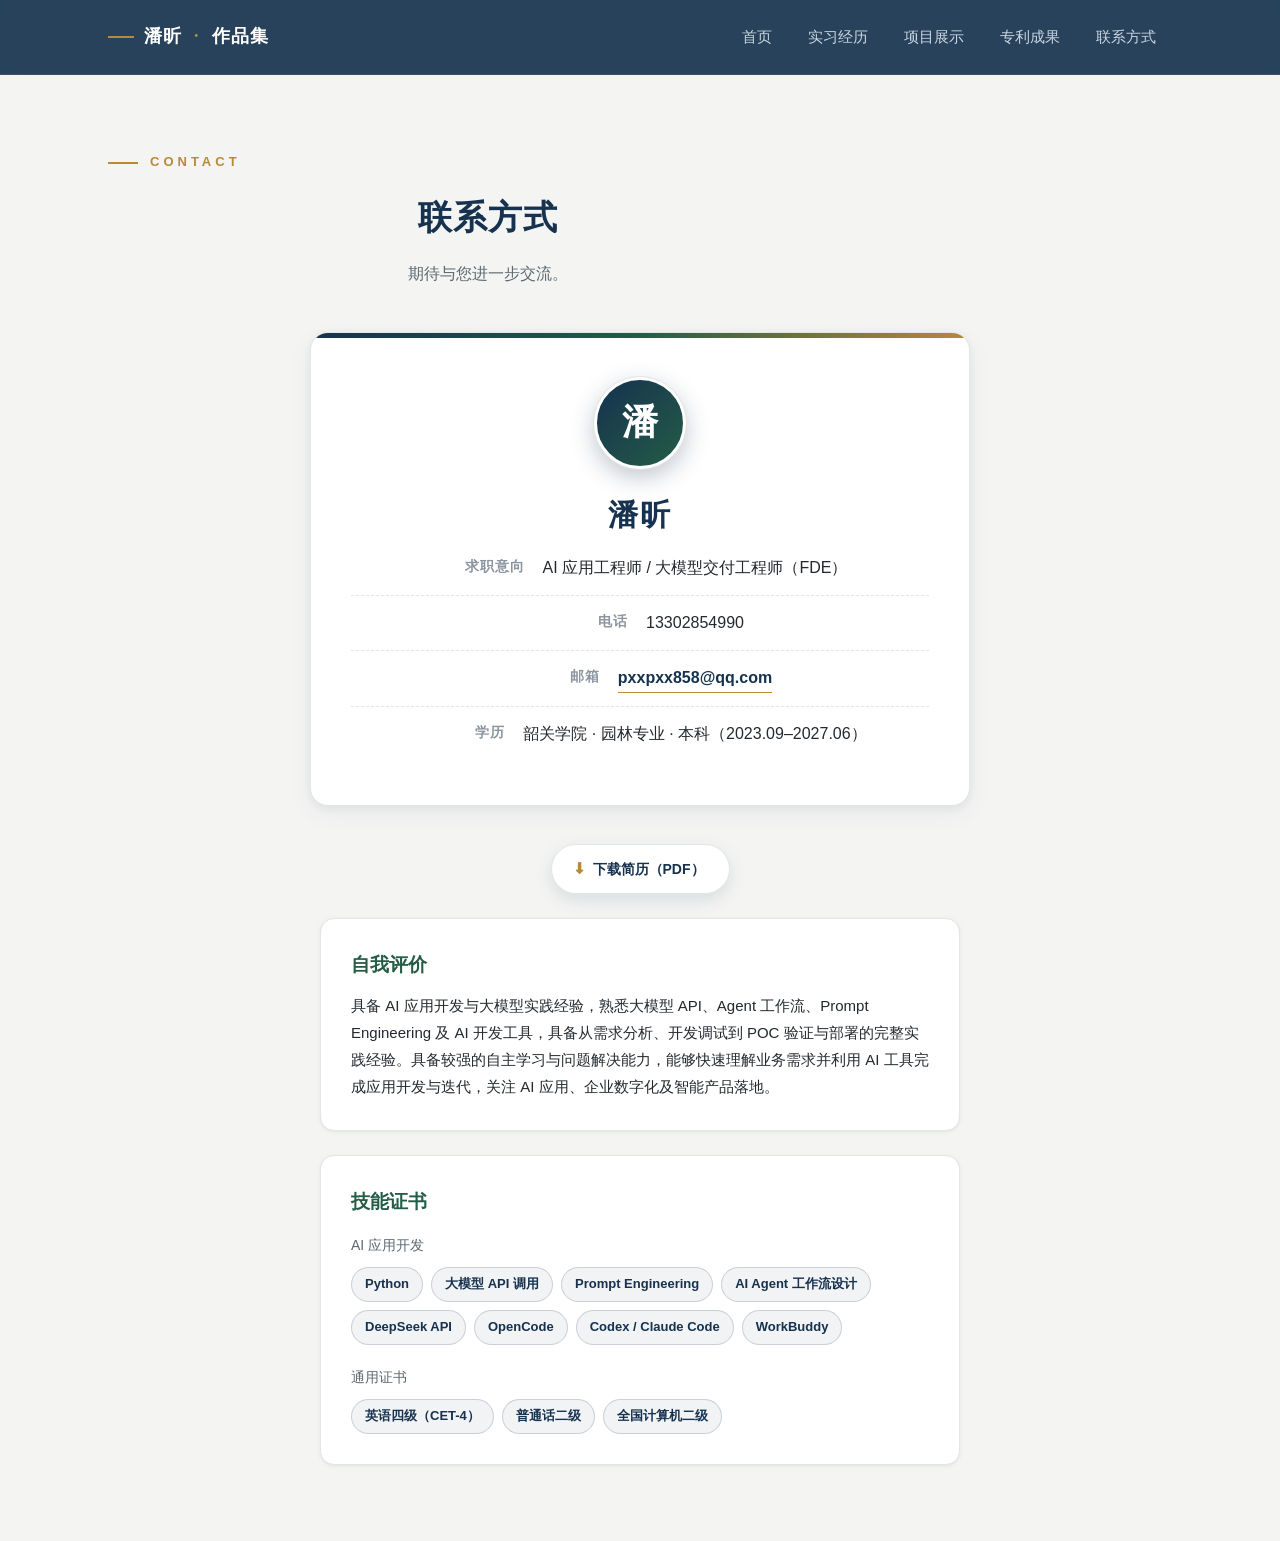
==== contact.html @ 997c299d "Add files via upload" ====
<!DOCTYPE html>
<html lang="zh-CN">
<head>
<meta charset="UTF-8">
<meta name="viewport" content="width=device-width, initial-scale=1.0">
<title>联系方式 · 潘昕作品集</title>
<link rel="stylesheet" href="style.css">
</head>
<body>

<nav class="nav">
  <div class="nav-inner">
    <div class="brand">潘昕<span>·</span>作品集</div>
    <div class="nav-links">
      <a href="index.html">首页</a>
      <a href="internship.html">实习经历</a>
      <a href="projects.html">项目展示</a>
      <a href="patents.html">专利成果</a>
      <a href="contact.html">联系方式</a>
    </div>
    <span class="page-ind">联系方式</span>
  </div>
</nav>

<section class="section">
  <div class="section-head" style="text-align:center;">
    <div class="kicker">CONTACT</div>
    <h2>联系方式</h2>
    <p class="sub">期待与您进一步交流。</p>
  </div>

  <div class="contact-card">
    <div class="avatar">潘</div>
    <h2>潘昕</h2>

    <div class="line"><b>求职意向</b>AI 应用工程师 / 大模型交付工程师（FDE）</div>
    <div class="line"><b>电话</b>13302854990</div>
    <div class="line"><b>邮箱</b><a class="mail" href="mailto:pxxpxx858@qq.com">pxxpxx858@qq.com</a></div>
    <div class="line"><b>学历</b>韶关学院 · 园林专业 · 本科（2023.09–2027.06）</div>
  </div>

  <div style="text-align:center;margin:22px auto 0;">
    <a class="dl-btn" href="resume.pdf" download style="background:#FFFFFF;color:#16324F;border:1px solid var(--line);box-shadow:0 6px 18px rgba(22,50,79,.12);"><span class="ic" style="color:var(--gold);">⬇</span> 下载简历（PDF）</a>
  </div>

  <div class="card" style="max-width:640px;margin:24px auto 0;">
    <h3 style="color:var(--green);margin-bottom:10px;">自我评价</h3>
    <p style="font-size:15px;color:var(--text);line-height:1.8;">具备 AI 应用开发与大模型实践经验，熟悉大模型 API、Agent 工作流、Prompt Engineering 及 AI 开发工具，具备从需求分析、开发调试到 POC 验证与部署的完整实践经验。具备较强的自主学习与问题解决能力，能够快速理解业务需求并利用 AI 工具完成应用开发与迭代，关注 AI 应用、企业数字化及智能产品落地。</p>
  </div>

  <div class="card" style="max-width:640px;margin:24px auto 0;">
    <h3 style="color:var(--green);margin-bottom:14px;">技能证书</h3>
    <p style="font-size:14px;color:var(--muted);margin-bottom:10px;">AI 应用开发</p>
    <div class="techchips">
      <span class="chip">Python</span>
      <span class="chip">大模型 API 调用</span>
      <span class="chip">Prompt Engineering</span>
      <span class="chip">AI Agent 工作流设计</span>
      <span class="chip">DeepSeek API</span>
      <span class="chip">OpenCode</span>
      <span class="chip">Codex / Claude Code</span>
      <span class="chip">WorkBuddy</span>
    </div>
    <p style="font-size:14px;color:var(--muted);margin:20px 0 10px;">通用证书</p>
    <div class="techchips">
      <span class="chip">英语四级（CET-4）</span>
      <span class="chip">普通话二级</span>
      <span class="chip">全国计算机二级</span>
    </div>
  </div>
</section>

<nav class="bottom-nav">
  <a href="index.html"><span class="bi">⌂</span>首页</a>
  <a href="internship.html"><span class="bi">◈</span>实习</a>
  <a href="projects.html"><span class="bi">▦</span>项目</a>
  <a href="patents.html"><span class="bi">◎</span>专利</a>
  <a href="contact.html" class="active"><span class="bi">✉</span>联系</a>
</nav>

</body>
</html>
---- style.css ----
/* ============================================================
   潘昕 · AI 应用开发作品集（市场版）  设计系统
   风格：照搬国企作品集「深蓝 #16324F / 墨绿 #245C46 / 金 #B8893B / 米白底」
   说明：类名与市场站 HTML 一致，仅替换视觉定义；国企站文件未改动
   ============================================================ */
:root{
  --blue:#16324F;
  --blue-2:#1F4468;
  --blue-soft:#2A5578;
  --green:#245C46;
  --green-2:#2E7057;
  --gold:#B8893B;
  --gold-soft:#C9A25E;
  --bg:#F4F5F3;
  --bg-warm:#FAF8F4;
  --card:#FFFFFF;
  --line:#E3E6E2;
  --line-soft:#EDEFEA;
  --text:#23292E;
  --muted:#5C6871;
  --muted-2:#8B95A0;
  --maxw:1120px;
  --radius:14px;
  --serif:"Noto Serif SC","Source Han Serif SC","SimSun",Georgia,"Times New Roman",serif;
  --sans:"Microsoft YaHei","PingFang SC","Hiragino Sans GB","Source Han Sans CN",sans-serif;
  --shadow-sm:0 1px 2px rgba(22,50,79,.05),0 1px 6px rgba(22,50,79,.04);
  --shadow-md:0 2px 8px rgba(22,50,79,.06),0 8px 24px rgba(22,50,79,.06);
  --shadow-lg:0 6px 18px rgba(22,50,79,.08),0 18px 48px rgba(22,50,79,.10);
}
*{box-sizing:border-box;margin:0;padding:0;}
html{scroll-behavior:smooth;}
body{
  font-family:var(--sans);
  color:var(--text);
  background:var(--bg);
  line-height:1.75;
  -webkit-font-smoothing:antialiased;
  text-rendering:optimizeLegibility;
}
a{color:inherit;text-decoration:none;}
img{max-width:100%;display:block;}
::selection{background:var(--blue);color:#fff;}

/* ============ 顶部导航 ============ */
.nav{
  position:sticky;top:0;z-index:60;
  background:rgba(22,50,79,.92);
  backdrop-filter:blur(10px) saturate(140%);
  -webkit-backdrop-filter:blur(10px) saturate(140%);
  border-bottom:1px solid rgba(255,255,255,.08);
}
.nav-inner{
  max-width:var(--maxw);margin:0 auto;
  display:flex;align-items:center;justify-content:space-between;
  padding:15px 28px;
}
.brand{
  color:#fff;font-size:18px;font-weight:700;letter-spacing:1px;
  font-family:var(--serif);display:flex;align-items:center;gap:10px;
}
.brand::before{
  content:"";width:26px;height:2px;background:var(--gold);display:inline-block;
}
.brand span{color:var(--gold);margin:0 2px;}
.nav-links{display:flex;gap:4px;}
.nav-links a{
  position:relative;color:#C9D6E2;font-size:15px;padding:9px 16px;border-radius:8px;
  transition:color .25s;
}
.nav-links a::after{
  content:"";position:absolute;left:16px;right:16px;bottom:4px;height:2px;
  background:var(--gold);transform:scaleX(0);transform-origin:left;
  transition:transform .28s cubic-bezier(.2,.7,.3,1);
}
.nav-links a:hover{color:#fff;}
.nav-links a:hover::after,.nav-links a.active::after{transform:scaleX(1);}
.nav-links a.active{color:#fff;font-weight:600;}

/* ============ Hero 首页主视觉 ============ */
.hero{
  position:relative;overflow:hidden;color:#fff;
  background:
    radial-gradient(1200px 500px at 85% -10%,rgba(46,112,87,.35),transparent 60%),
    radial-gradient(900px 420px at -10% 110%,rgba(184,137,59,.18),transparent 55%),
    linear-gradient(150deg,#16324F 0%,#1E4265 52%,#245C46 100%);
  padding:104px 28px 92px;
}
.hero::before{
  content:"";position:absolute;inset:0;pointer-events:none;
  background-image:
    linear-gradient(rgba(255,255,255,.045) 1px,transparent 1px),
    linear-gradient(90deg,rgba(255,255,255,.045) 1px,transparent 1px);
  background-size:56px 56px;
  mask-image:radial-gradient(closest-side at 70% 30%,#000,transparent);
}
.hero-inner{max-width:var(--maxw);margin:0 auto;position:relative;}
.hero .tag{
  display:inline-flex;align-items:center;gap:10px;font-size:13px;letter-spacing:3px;
  color:var(--gold-soft);font-weight:600;
  border:1px solid rgba(200,162,94,.45);
  padding:7px 18px;border-radius:999px;margin-bottom:26px;background:rgba(184,137,59,.08);
}
.hero .tag::before{content:"";width:6px;height:6px;border-radius:50%;background:var(--gold);}
.hero h1{
  font-family:var(--serif);
  font-size:52px;line-height:1.22;font-weight:800;letter-spacing:2px;
}
.hero h1 .accent{
  background:linear-gradient(120deg,#E8C87E,#B8893B);
  -webkit-background-clip:text;background-clip:text;color:transparent;
}
.hero p.lead{
  font-size:18px;color:#D6E0EA;margin-top:22px;max-width:660px;font-weight:300;letter-spacing:.3px;
}
.hero .keys{display:flex;flex-wrap:wrap;gap:10px;margin-top:32px;}
.hero .keys span{
  background:rgba(255,255,255,.07);border:1px solid rgba(255,255,255,.14);
  color:#E6EDF4;font-size:14px;padding:8px 18px;border-radius:999px;
  backdrop-filter:blur(4px);transition:.25s;
}
.hero .keys span:hover{background:rgba(255,255,255,.14);border-color:rgba(200,162,94,.5);}
.hero .facts{
  display:grid;grid-template-columns:repeat(4,1fr);gap:1px;
  margin-top:48px;background:rgba(255,255,255,.10);
  border:1px solid rgba(255,255,255,.10);border-radius:var(--radius);
  overflow:hidden;
}
.hero .facts>div{
  background:rgba(22,50,79,.42);backdrop-filter:blur(6px);
  padding:24px 22px;transition:background .3s;
}
.hero .facts>div:hover{background:rgba(36,92,70,.5);}
.hero .facts .n{
  font-family:var(--serif);font-size:38px;font-weight:800;color:#fff;line-height:1;
  display:flex;align-items:baseline;gap:3px;
}
.hero .facts .n em{font-style:normal;font-size:15px;color:var(--gold-soft);font-family:var(--sans);font-weight:600;}
.hero .facts .l{font-size:13px;color:#B7C6D4;margin-top:8px;letter-spacing:.5px;}

/* ============ 通用区块 ============ */
.section{max-width:var(--maxw);margin:0 auto;padding:76px 28px;}
.section-head{margin-bottom:44px;max-width:760px;}
.section-head .kicker{
  color:var(--gold);font-size:13px;letter-spacing:4px;font-weight:700;
  display:flex;align-items:center;gap:12px;
}
.section-head .kicker::before{content:"";width:30px;height:2px;background:var(--gold);}
.section-head h2{
  font-family:var(--serif);font-size:34px;color:var(--blue);
  margin-top:14px;font-weight:800;letter-spacing:1px;
}
.section-head .sub{color:var(--muted);margin-top:12px;font-size:16px;}

/* ============ 卡片 ============ */
.card{
  background:var(--card);border:1px solid var(--line);border-radius:var(--radius);
  padding:30px;box-shadow:var(--shadow-sm);transition:box-shadow .3s,transform .3s;
}
.card:hover{box-shadow:var(--shadow-md);}
.grid-2{display:grid;grid-template-columns:repeat(2,1fr);gap:22px;}
.grid-3{display:grid;grid-template-columns:repeat(3,1fr);gap:20px;}
.grid-4{display:grid;grid-template-columns:repeat(4,1fr);gap:18px;}

/* 能力矩阵 */
.ability{
  background:var(--card);border:1px solid var(--line);border-radius:var(--radius);
  padding:28px 26px;box-shadow:var(--shadow-sm);position:relative;overflow:hidden;
  transition:transform .3s,box-shadow .3s;
}
.ability::before{
  content:"";position:absolute;top:0;left:0;right:0;height:3px;
  background:linear-gradient(90deg,var(--blue),var(--green));
  transform:scaleX(0);transform-origin:left;transition:transform .35s;
}
.ability:hover{transform:translateY(-4px);box-shadow:var(--shadow-md);}
.ability:hover::before{transform:scaleX(1);}
.ability .ico{
  width:50px;height:50px;border-radius:12px;display:flex;align-items:center;
  justify-content:center;font-size:20px;margin-bottom:18px;font-weight:800;
  background:linear-gradient(135deg,rgba(22,50,79,.1),rgba(36,92,70,.12));
  color:var(--blue);font-family:var(--serif);
}
.ability h3{font-size:17px;color:var(--blue);margin-bottom:9px;font-weight:700;}
.ability p{font-size:14px;color:var(--muted);line-height:1.7;}

/* ============ 项目区块（左侧锚点） ============ */
.project{
  position:relative;background:var(--card);border:1px solid var(--line);
  border-radius:18px;overflow:hidden;margin-bottom:40px;box-shadow:var(--shadow-sm);
  transition:box-shadow .35s;
}
.project:hover{box-shadow:var(--shadow-lg);}
.project::before{
  content:"";position:absolute;top:0;bottom:0;left:0;width:6px;
  background:linear-gradient(180deg,var(--blue),var(--green));
}
.project .ph{
  display:flex;align-items:center;gap:20px;
  padding:28px 34px 22px;
  background:linear-gradient(120deg,#16324F 0%,#1E4265 70%,#20504A 100%);
  color:#fff;position:relative;overflow:hidden;
}
.project .ph::after{
  content:"";position:absolute;right:-40px;top:-40px;width:180px;height:180px;border-radius:50%;
  background:radial-gradient(circle,rgba(184,137,59,.25),transparent 70%);
}
.project .ph .no{
  font-family:var(--serif);font-size:52px;font-weight:800;line-height:.9;
  color:transparent;-webkit-text-stroke:1.5px rgba(232,200,126,.85);
  flex-shrink:0;
}
.project .ph h3{font-family:var(--serif);font-size:23px;font-weight:800;letter-spacing:.5px;position:relative;z-index:1;}
.project .ph .ptag{
  margin-left:auto;font-size:12.5px;color:#D4C39A;letter-spacing:1px;
  border:1px solid rgba(212,195,154,.4);padding:5px 14px;border-radius:999px;
  background:rgba(184,137,59,.1);flex-shrink:0;position:relative;z-index:1;
}
.project .pbody{padding:30px 34px 34px;}

/* 信息行 */
.project .row{
  display:grid;grid-template-columns:118px 1fr;gap:16px;
  padding:11px 0;border-bottom:1px dashed var(--line);
}
.project .row:last-of-type{border-bottom:none;}
.project .row .lab{
  font-size:13.5px;font-weight:700;color:var(--green);
  display:flex;align-items:flex-start;gap:8px;padding-top:2px;letter-spacing:.5px;
}
.project .row .lab::before{
  content:"";width:7px;height:7px;border-radius:2px;background:var(--gold);
  margin-top:7px;flex-shrink:0;transform:rotate(45deg);
}
/* 基本信息卡：仅去除左侧竖线与标签金块，文字保留 */
.basic::before{display:none;}
.basic .row .lab::before{display:none;}
.project .row .val{font-size:15px;color:var(--text);}
.project ul{margin:6px 0 0 4px;list-style:none;}
.project ul li{
  font-size:15px;color:var(--text);margin:6px 0;padding-left:20px;position:relative;
}
.project ul li::before{
  content:"▸";position:absolute;left:0;color:var(--gold);font-weight:700;
}

/* 图片 / 视频 */
.imgs{display:grid;grid-template-columns:repeat(2,1fr);gap:18px;margin-top:26px;}
.imgs.single{grid-template-columns:1fr;}
.img-box{
  border:1px solid var(--line);border-radius:12px;overflow:hidden;background:#fff;
  box-shadow:var(--shadow-sm);transition:transform .3s,box-shadow .3s;
}
.img-box:hover{transform:translateY(-3px);box-shadow:var(--shadow-md);}
.img-box img{display:block;width:100%;height:auto;max-height:460px;object-fit:contain;background:#F0F2EE;}
.img-box figcaption{
  font-size:13px;color:var(--muted);padding:10px 14px;background:var(--bg-warm);
  border-top:1px solid var(--line-soft);display:flex;align-items:center;gap:8px;
}
.img-box figcaption::before{content:"";width:5px;height:5px;border-radius:50%;background:var(--green);}
.video-box{
  margin-top:26px;border:1px solid var(--line);border-radius:12px;overflow:hidden;
  background:#0C1B2A;box-shadow:var(--shadow-md);
}
.video-box video{display:block;width:100%;height:auto;max-height:520px;background:#000;}
.video-box figcaption{
  font-size:13px;color:#9DB0C2;padding:11px 16px;background:#0C1B2A;
  border-top:1px solid rgba(255,255,255,.08);display:flex;align-items:center;gap:8px;
}
.video-box figcaption::before{content:"▶";color:var(--gold-soft);font-size:11px;}

/* 下载按钮 */
.dl-btn{
  display:inline-flex;align-items:center;gap:9px;margin-top:16px;
  color:#fff;background:linear-gradient(120deg,var(--green),var(--green-2));
  font-size:14px;font-weight:700;padding:11px 24px;border-radius:999px;
  transition:transform .25s,box-shadow .25s;box-shadow:0 4px 12px rgba(36,92,70,.25);
}
.dl-btn:hover{transform:translateY(-2px);box-shadow:0 8px 20px rgba(36,92,70,.32);}
.dl-btn .ic{font-size:15px;}

/* 返回首页 */
.back-home{margin-top:40px;padding-top:28px;border-top:1px solid var(--line);text-align:center;}
.back-home a{
  display:inline-flex;align-items:center;gap:9px;
  color:var(--blue);font-size:15px;font-weight:700;
  padding:11px 26px;border:1.5px solid var(--blue);border-radius:999px;
  transition:.25s;background:#fff;
}
.back-home a:hover{background:var(--blue);color:#fff;transform:translateY(-2px);box-shadow:var(--shadow-md);}
.back-home a .arw{font-size:18px;line-height:1;font-weight:400;}

/* ============ 专利卡片 ============ */
.patent{
  display:grid;grid-template-columns:76px 1fr;gap:22px;align-items:start;
  background:var(--card);border:1px solid var(--line);border-radius:var(--radius);
  padding:26px 30px;margin-bottom:18px;box-shadow:var(--shadow-sm);
  position:relative;overflow:hidden;transition:transform .3s,box-shadow .3s;
}
.patent::after{
  content:"";position:absolute;top:0;right:0;width:120px;height:100%;
  background:linear-gradient(90deg,transparent,rgba(184,137,59,.05));pointer-events:none;
}
.patent:hover{transform:translateY(-3px);box-shadow:var(--shadow-md);}
.patent .badge{
  width:76px;height:76px;border-radius:16px;
  background:linear-gradient(135deg,rgba(184,137,59,.16),rgba(184,137,59,.06));
  border:1.5px solid rgba(184,137,59,.4);
  color:var(--gold);font-weight:800;font-size:26px;font-family:var(--serif);
  display:flex;align-items:center;justify-content:center;
}
.patent h3{font-size:18px;color:var(--blue);font-family:var(--serif);font-weight:800;letter-spacing:.3px;}
.patent .meta{font-size:14px;color:var(--muted);margin-top:8px;line-height:1.7;}
.patent .meta b{color:var(--green);font-weight:700;}
.patent .meta .ano{
  font-family:var(--serif);color:var(--blue);font-weight:700;letter-spacing:.5px;
}
.patent .desc{font-size:14.5px;color:var(--text);margin-top:11px;line-height:1.75;}

/* 分组小标题 */
.group-title{
  font-family:var(--serif);color:var(--blue);font-size:21px;font-weight:800;
  margin:12px 0 20px;display:flex;align-items:center;gap:14px;letter-spacing:.5px;
}
.group-title::after{content:"";flex:1;height:1px;background:linear-gradient(90deg,var(--line),transparent);}
.group-title .cnt{
  font-family:var(--sans);font-size:12.5px;color:var(--gold);font-weight:700;
  background:rgba(184,137,59,.12);padding:4px 12px;border-radius:999px;letter-spacing:1px;
}

/* ============ 联系页 ============ */
.contact-card{
  background:var(--card);border:1px solid var(--line);border-radius:18px;
  padding:44px 40px;max-width:660px;margin:0 auto;text-align:center;
  box-shadow:var(--shadow-md);position:relative;overflow:hidden;
}
.contact-card::before{
  content:"";position:absolute;top:0;left:0;right:0;height:5px;
  background:linear-gradient(90deg,var(--blue),var(--green),var(--gold));
}
.contact-card .avatar{
  width:92px;height:92px;border-radius:50%;margin:0 auto 20px;
  background:linear-gradient(135deg,var(--blue),var(--green));color:#fff;
  display:flex;align-items:center;justify-content:center;font-size:36px;font-weight:800;
  font-family:var(--serif);box-shadow:0 8px 24px rgba(22,50,79,.28);
  border:3px solid #fff;outline:1.5px solid var(--line);
}
.contact-card h2{font-family:var(--serif);font-size:30px;color:var(--blue);font-weight:800;letter-spacing:2px;}
.contact-card .role{color:var(--gold);font-size:14px;font-weight:700;margin-top:8px;letter-spacing:1.5px;}
.contact-card .line{
  font-size:16px;color:var(--text);margin:0;padding:13px 0;
  border-bottom:1px dashed var(--line);display:flex;justify-content:center;gap:4px;
}
.contact-card .line:last-of-type{border-bottom:none;}
.contact-card .line b{color:var(--muted-2);font-weight:600;display:inline-block;width:92px;text-align:right;margin-right:14px;font-size:14px;letter-spacing:1px;}
.contact-card .line span,.contact-card .line a{flex:0 1 auto;text-align:left;}
.contact-card a.mail{color:var(--blue);border-bottom:1.5px solid var(--gold);font-weight:600;transition:.2s;}
.contact-card a.mail:hover{color:var(--gold);}

/* 自评卡 */
.quote-card{
  max-width:660px;margin:26px auto 0;background:var(--bg-warm);
  border:1px solid var(--line);border-left:5px solid var(--green);
  border-radius:12px;padding:28px 30px;box-shadow:var(--shadow-sm);
}
.quote-card h3{
  color:var(--green);font-family:var(--serif);font-size:18px;font-weight:800;
  margin-bottom:12px;display:flex;align-items:center;gap:10px;letter-spacing:1px;
}
.quote-card h3::before{content:"“";font-size:34px;color:var(--gold);line-height:0;font-family:var(--serif);}
.quote-card p{font-size:15px;color:var(--text);line-height:1.9;}

/* CTA 按钮 */
.cta{
  display:inline-flex;align-items:center;gap:10px;
  background:linear-gradient(120deg,var(--blue),var(--blue-2));color:#fff;
  padding:16px 40px;border-radius:12px;font-size:16px;font-weight:700;letter-spacing:1px;
  box-shadow:0 8px 24px rgba(22,50,79,.28);transition:transform .28s,box-shadow .28s;
}
.cta:hover{transform:translateY(-3px);box-shadow:0 14px 34px rgba(22,50,79,.36);}
.cta .arw{transition:transform .28s;}
.cta:hover .arw{transform:translateX(5px);}

/* ============ 页脚 ============ */
.footer{
  background:var(--blue);color:#9FB0C0;font-size:13px;text-align:center;
  padding:30px 28px;letter-spacing:.5px;border-top:3px solid var(--gold);
}
.footer b{color:#DCE6EF;font-weight:600;}

/* ============ 滚动显现动效 ============ */
.reveal{opacity:0;transform:translateY(24px);transition:opacity .7s ease,transform .7s ease;}
.reveal.in{opacity:1;transform:none;}

/* ============ 响应式 ============ */
@media (max-width:880px){
  .hero{padding:72px 22px 60px;}
  .hero h1{font-size:36px;}
  .hero .facts{grid-template-columns:repeat(2,1fr);}
  .section{padding:56px 20px;}
  .section-head h2{font-size:27px;}
  .grid-2,.grid-3,.grid-4{grid-template-columns:1fr;}
  .imgs{grid-template-columns:1fr;}
  .project .ph{flex-wrap:wrap;gap:12px;padding:24px 22px 18px;}
  .project .ph .no{font-size:40px;}
  .project .ph h3{font-size:19px;}
  .project .pbody{padding:24px 22px 26px;}
  .project .row{grid-template-columns:1fr;gap:5px;padding:12px 0;}
  .patent{grid-template-columns:1fr;gap:16px;}
  .patent .badge{width:60px;height:60px;font-size:22px;}
  .nav-links a{padding:8px 10px;font-size:13px;}
  .contact-card{padding:34px 24px;}
  .contact-card .line{flex-direction:column;text-align:center;gap:2px;}
  .contact-card .line b{width:auto;text-align:center;margin-right:0;}
}

/* ============ 打印样式（央国企 HR 可能打印） ============ */
@media print{
  .nav,.bottom-nav,.back-home,.dl-btn,.cta{display:none !important;}
  body{background:#fff;color:#000;}
  .hero{background:#16324F !important;-webkit-print-color-adjust:exact;print-color-adjust:exact;padding:40px 0;}
  .section{padding:24px 0;}
  .project,.card,.patent,.contact-card{box-shadow:none;border:1px solid #bbb;break-inside:avoid;}
  .reveal{opacity:1 !important;transform:none !important;}
  a{color:#000;}
}

/* ============ 技术栈 chip（深蓝+金主题补充，市场站「技术实现」用） ============ */
.techchips{display:flex;flex-wrap:wrap;gap:8px;margin-top:4px;}
.techchips .chip{
  font-size:13px;font-weight:600;color:var(--blue);
  background:rgba(22,50,79,.06);
  border:1px solid rgba(22,50,79,.18);
  padding:5px 13px;border-radius:999px;
  transition:background .25s,border-color .25s,color .25s;
}
.techchips .chip:hover{background:rgba(184,137,59,.12);border-color:rgba(184,137,59,.5);color:var(--green);}

/* 项目首图（深蓝+金主题；市场站已按需移除该元素，保留规则以防残留） */
.project .heroimg{margin:22px 0 4px;}
.project .heroimg img{width:100%;height:auto;max-height:520px;object-fit:contain;border-radius:12px;background:#fff;border:1px solid var(--line);}

/* ============ 首页成果入口大卡 ============ */
.entry-cards{display:grid;grid-template-columns:repeat(2,1fr);gap:22px;}
.entry-card{
  position:relative;display:flex;align-items:center;gap:22px;
  background:var(--card);border:1px solid var(--line);border-radius:18px;
  padding:30px 32px;box-shadow:var(--shadow-sm);color:inherit;text-decoration:none;
  overflow:hidden;transition:transform .3s,box-shadow .3s;
}
.entry-card::before{
  content:"";position:absolute;left:0;top:0;bottom:0;width:6px;
  background:linear-gradient(180deg,var(--blue),var(--green));
}
.entry-card:hover{transform:translateY(-4px);box-shadow:var(--shadow-lg);}
.entry-card .ec-ico{
  flex-shrink:0;width:58px;height:58px;border-radius:15px;
  display:flex;align-items:center;justify-content:center;
  font-size:24px;font-weight:800;color:var(--blue);font-family:var(--serif);
  background:linear-gradient(135deg,rgba(22,50,79,.1),rgba(36,92,70,.12));
}
.entry-card .ec-body{flex:1;min-width:0;}
.entry-card h3{font-family:var(--serif);font-size:21px;color:var(--blue);font-weight:800;margin-bottom:6px;}
.entry-card p{font-size:14px;color:var(--muted);line-height:1.7;}
.entry-card .ec-arw{margin-left:auto;font-size:22px;color:var(--gold);flex-shrink:0;transition:transform .3s;}
.entry-card:hover .ec-arw{transform:translateX(6px);}

/* ============ 移动端底部导航（桌面隐藏，手机显示） ============ */
.bottom-nav{
  display:none;position:fixed;left:0;right:0;bottom:0;z-index:80;
  background:rgba(22,50,79,.97);backdrop-filter:blur(10px);-webkit-backdrop-filter:blur(10px);
  border-top:1px solid rgba(255,255,255,.1);
  padding:6px 10px calc(6px + env(safe-area-inset-bottom,0px));
}
.bottom-nav a{
  flex:1;display:flex;flex-direction:column;align-items:center;gap:3px;
  color:#9FB0C0;font-size:12px;padding:8px 0;text-decoration:none;border-radius:10px;
  transition:color .2s;
}
.bottom-nav a .bi{font-size:19px;line-height:1;}
.bottom-nav a.active{color:#fff;font-weight:600;}
.bottom-nav a.active .bi{color:var(--gold);}

.page-ind{display:none;color:#fff;font-size:15px;font-weight:600;letter-spacing:1px;font-family:var(--serif);}

@media (max-width:880px){
  .nav-links{display:none !important;}
  .page-ind{display:inline-block;}
  .bottom-nav{display:flex;}
  body{padding-bottom:70px;}
  .entry-cards{grid-template-columns:1fr;}
  .entry-card{padding:24px 22px;gap:16px;}
  .entry-card h3{font-size:19px;}
}

/* ============ 首页 hero 按钮（下载简历） ============ */
.hero-actions{margin-top:34px;display:flex;gap:14px;flex-wrap:wrap;}
.hero-btn{
  display:inline-flex;align-items:center;gap:9px;
  background:#FFFFFF;color:#16324F;
  font-size:15px;font-weight:700;padding:13px 30px;border-radius:999px;letter-spacing:.5px;
  box-shadow:0 8px 22px rgba(0,0,0,.18);transition:transform .25s,box-shadow .25s;
}
.hero-btn:hover{transform:translateY(-2px);box-shadow:0 12px 30px rgba(0,0,0,.26);}
.hero-btn .ic{color:var(--gold);}
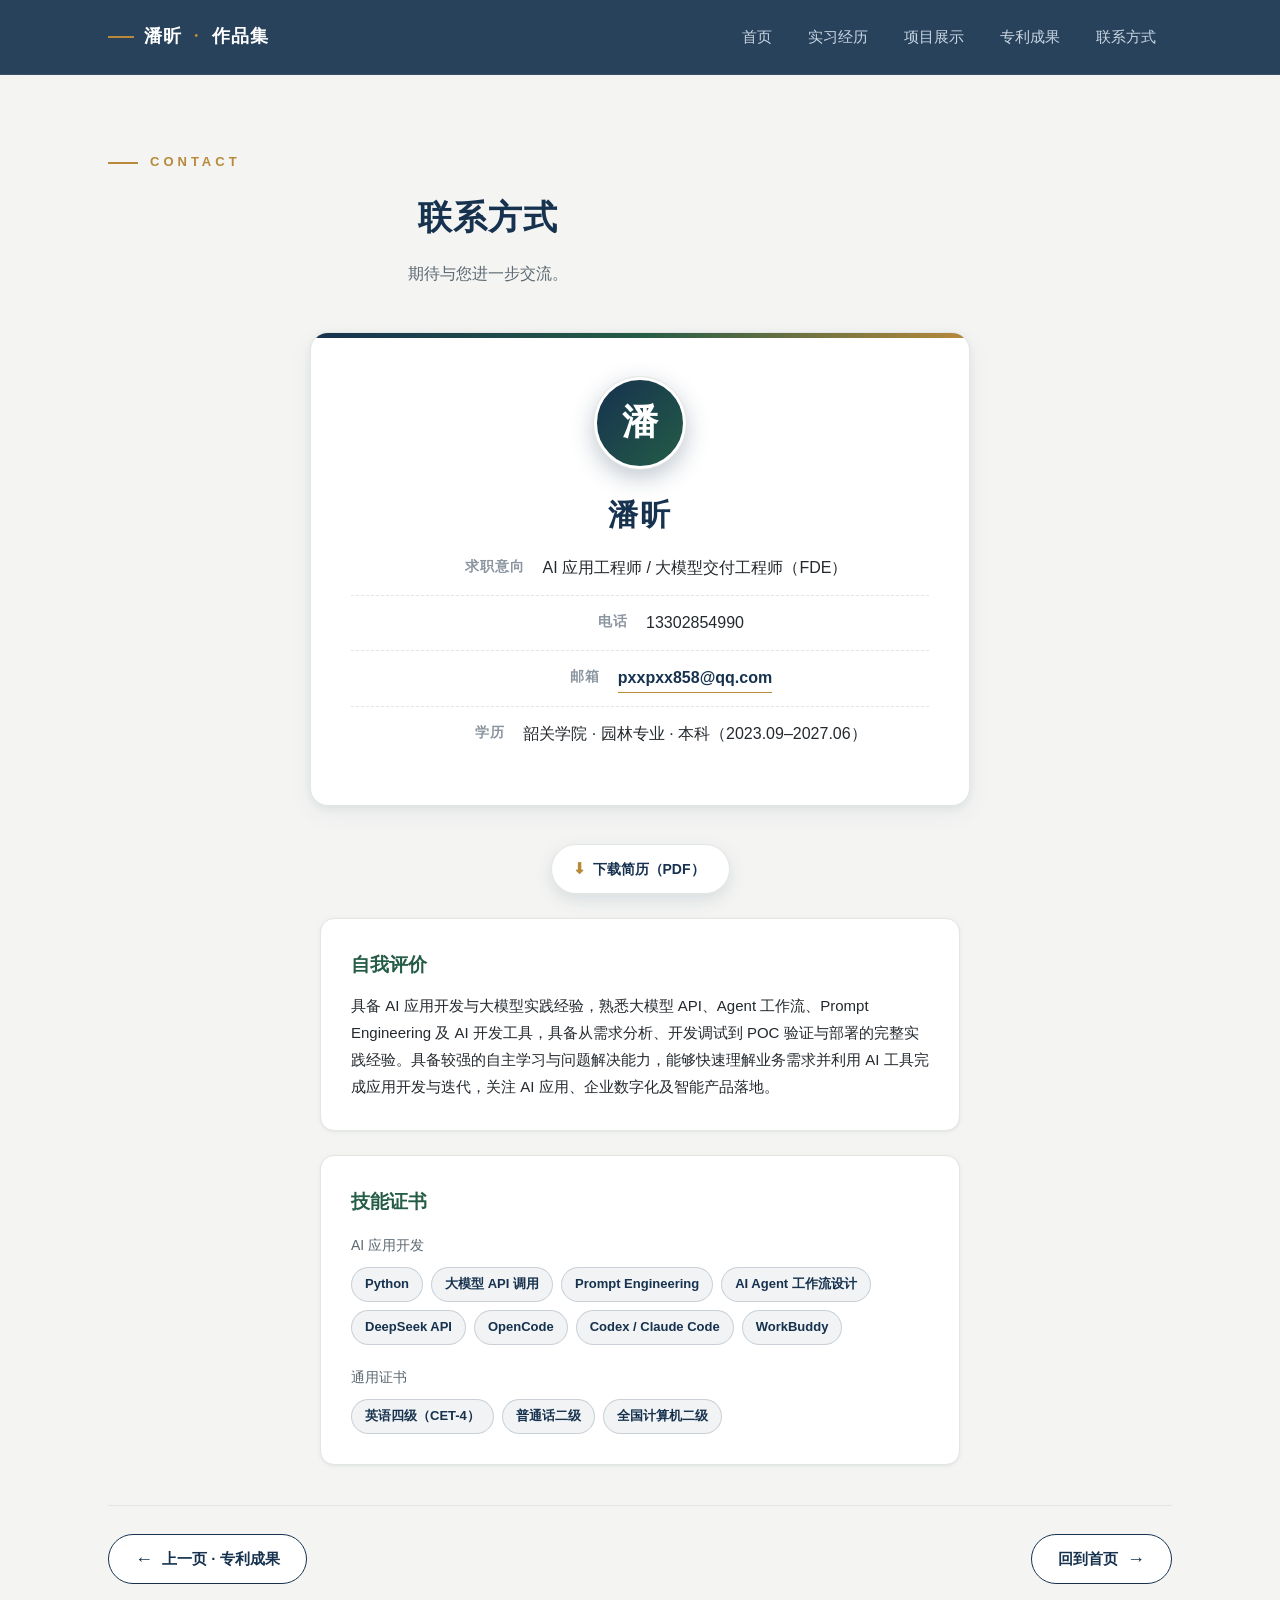
==== commit 4f2ec06f: "Add files via upload" ====
--- a/contact.html
+++ b/contact.html
@@ -68,6 +68,10 @@
       <span class="chip">全国计算机二级</span>
     </div>
   </div>
+  <div class="back-home" style="display:flex;justify-content:space-between;align-items:center;gap:14px;flex-wrap:wrap;">
+    <a href="patents.html"><span class="arw">←</span> 上一页 · 专利成果</a>
+    <a href="index.html">回到首页 <span class="arw">→</span></a>
+  </div>
 </section>
 
 <nav class="bottom-nav">
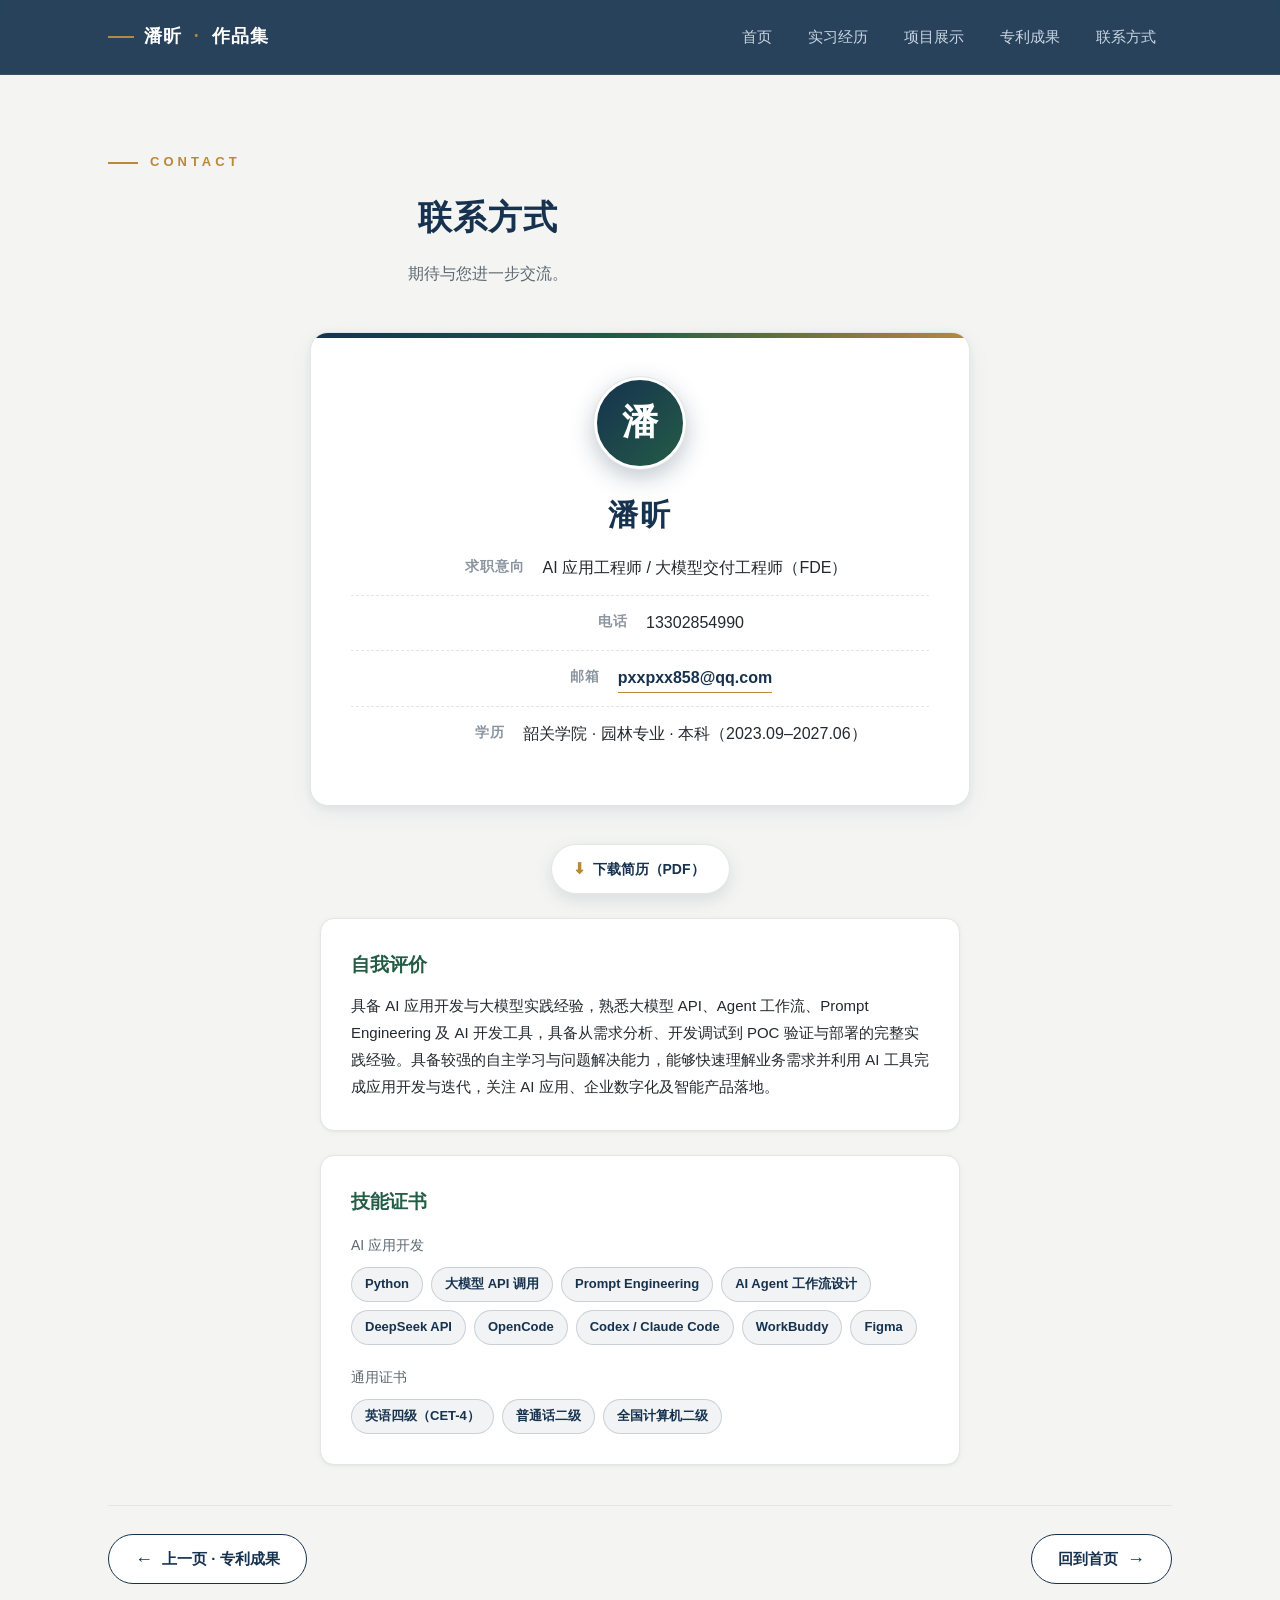
==== commit b48ba058: "Add files via upload" ====
--- a/contact.html
+++ b/contact.html
@@ -60,6 +60,7 @@
       <span class="chip">OpenCode</span>
       <span class="chip">Codex / Claude Code</span>
       <span class="chip">WorkBuddy</span>
+      <span class="chip">Figma</span>
     </div>
     <p style="font-size:14px;color:var(--muted);margin:20px 0 10px;">通用证书</p>
     <div class="techchips">
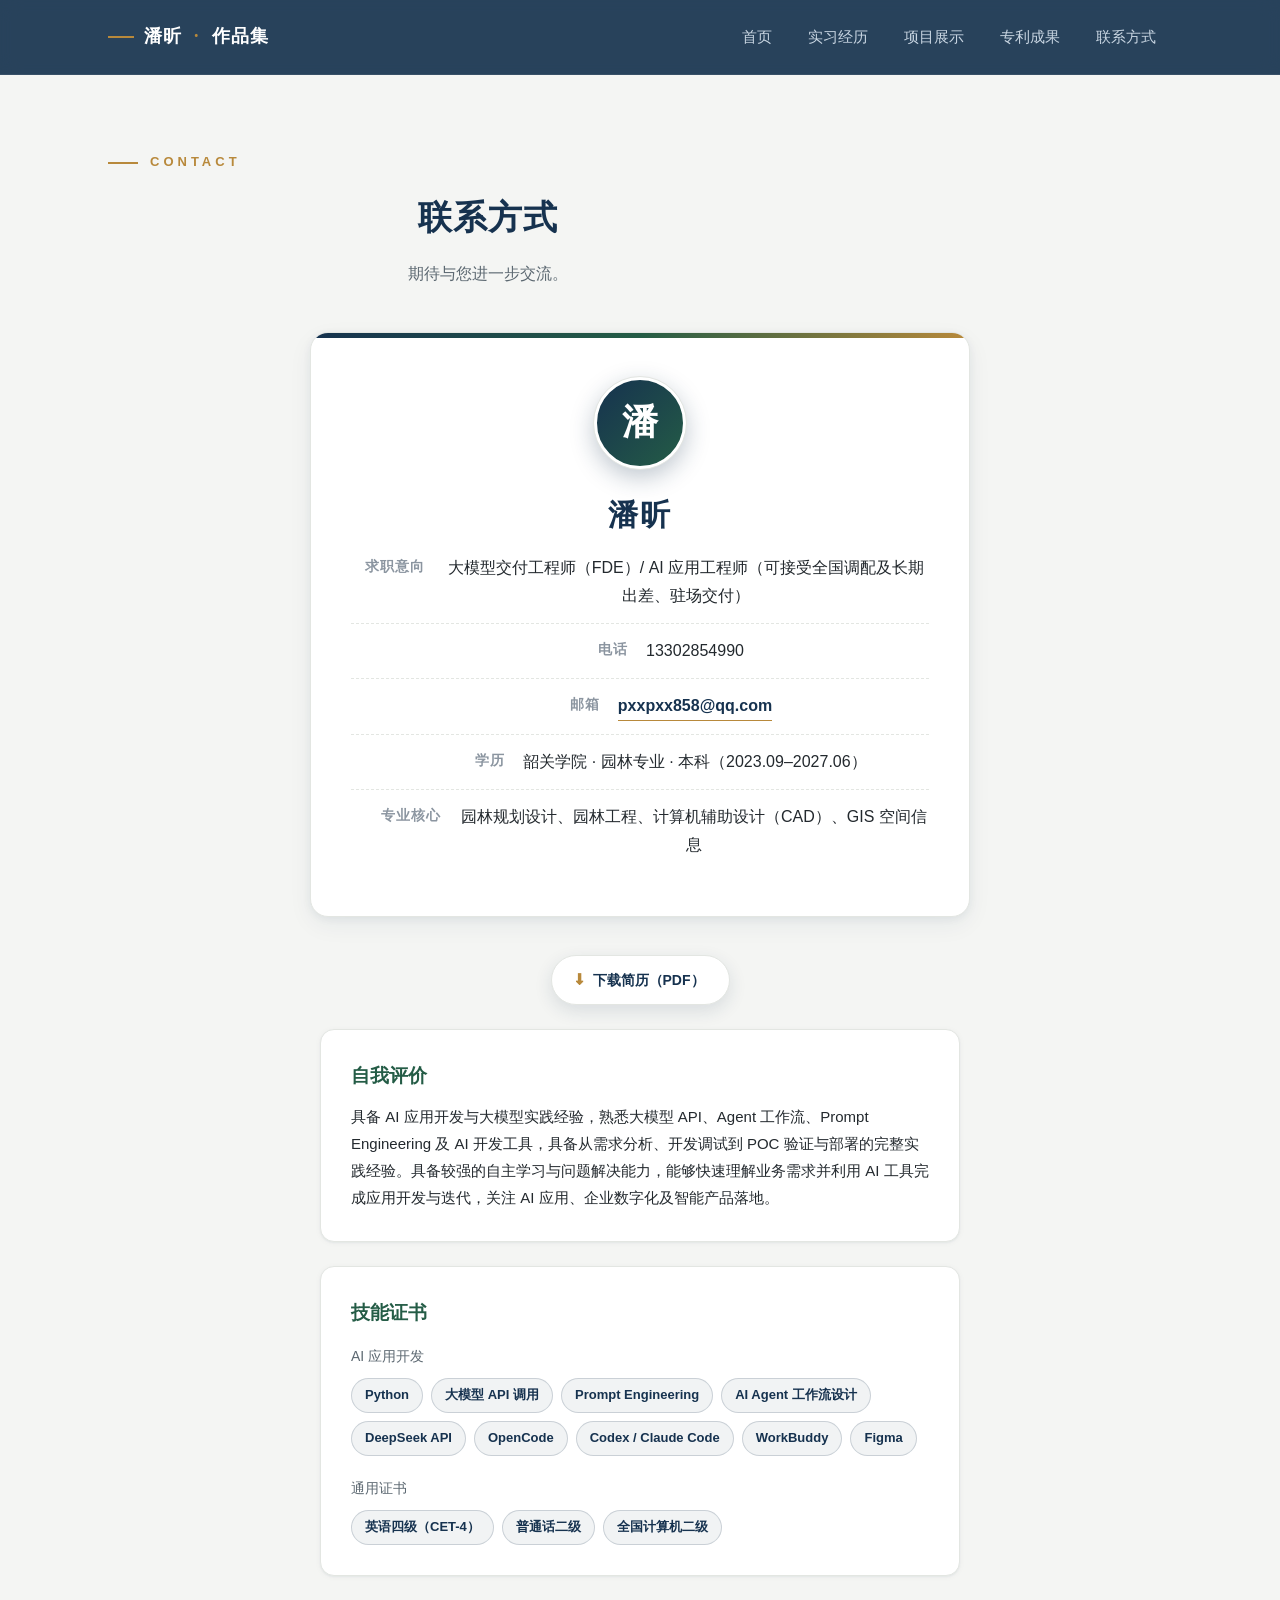
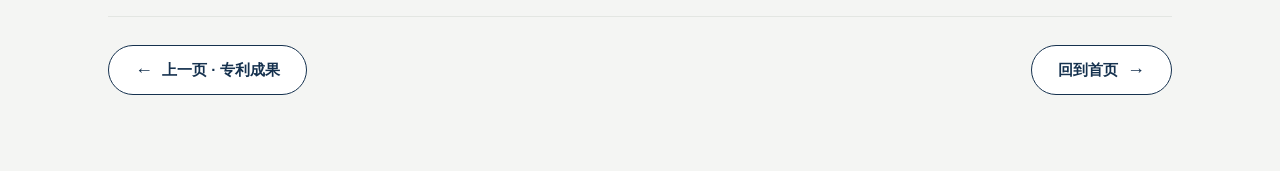
==== commit 8ccd8de8: "Add files via upload" ====
--- a/contact.html
+++ b/contact.html
@@ -33,10 +33,11 @@
     <div class="avatar">潘</div>
     <h2>潘昕</h2>
 
-    <div class="line"><b>求职意向</b>AI 应用工程师 / 大模型交付工程师（FDE）</div>
+    <div class="line"><b>求职意向</b>大模型交付工程师（FDE）/ AI 应用工程师（可接受全国调配及长期出差、驻场交付）</div>
     <div class="line"><b>电话</b>13302854990</div>
     <div class="line"><b>邮箱</b><a class="mail" href="mailto:pxxpxx858@qq.com">pxxpxx858@qq.com</a></div>
     <div class="line"><b>学历</b>韶关学院 · 园林专业 · 本科（2023.09–2027.06）</div>
+    <div class="line"><b>专业核心</b>园林规划设计、园林工程、计算机辅助设计（CAD）、GIS 空间信息</div>
   </div>
 
   <div style="text-align:center;margin:22px auto 0;">
--- a/style.css
+++ b/style.css
@@ -95,7 +95,7 @@
 }
 .hero-inner{max-width:var(--maxw);margin:0 auto;position:relative;}
 .hero .tag{
-  display:inline-flex;align-items:center;gap:10px;font-size:13px;letter-spacing:3px;
+  display:inline-flex;align-items:center;gap:10px;font-size:15.5px;letter-spacing:1.2px;
   color:var(--gold-soft);font-weight:600;
   border:1px solid rgba(200,162,94,.45);
   padding:7px 18px;border-radius:999px;margin-bottom:26px;background:rgba(184,137,59,.08);
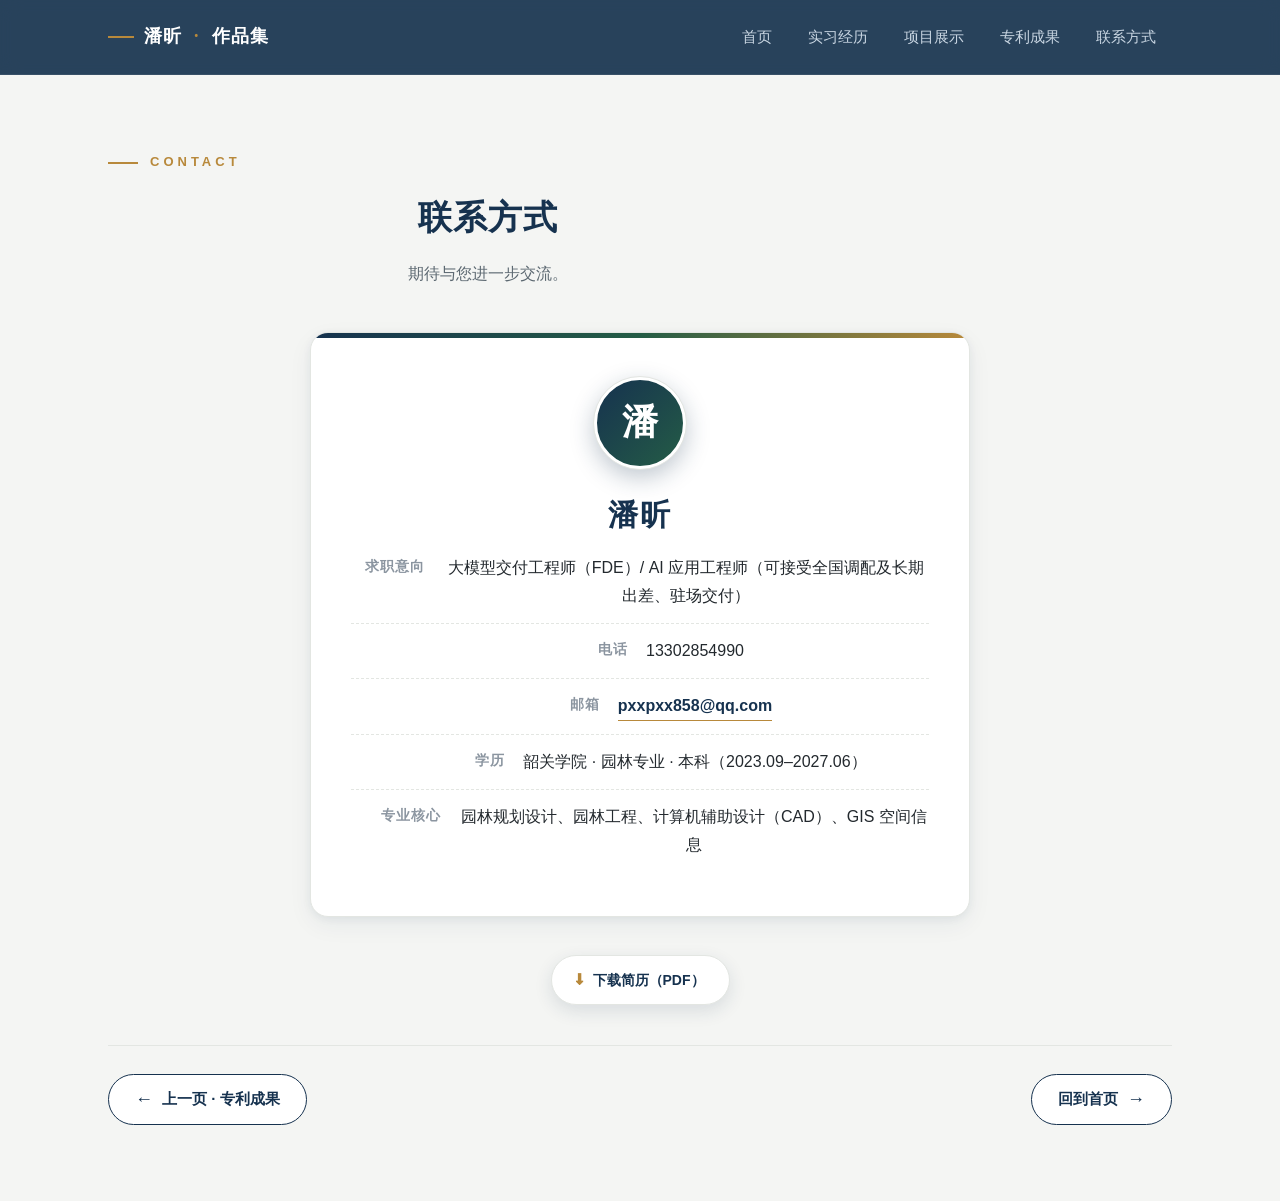
==== commit 2ec94a7e: "Add files via upload" ====
--- a/contact.html
+++ b/contact.html
@@ -44,32 +44,6 @@
     <a class="dl-btn" href="resume.pdf" download style="background:#FFFFFF;color:#16324F;border:1px solid var(--line);box-shadow:0 6px 18px rgba(22,50,79,.12);"><span class="ic" style="color:var(--gold);">⬇</span> 下载简历（PDF）</a>
   </div>
 
-  <div class="card" style="max-width:640px;margin:24px auto 0;">
-    <h3 style="color:var(--green);margin-bottom:10px;">自我评价</h3>
-    <p style="font-size:15px;color:var(--text);line-height:1.8;">具备 AI 应用开发与大模型实践经验，熟悉大模型 API、Agent 工作流、Prompt Engineering 及 AI 开发工具，具备从需求分析、开发调试到 POC 验证与部署的完整实践经验。具备较强的自主学习与问题解决能力，能够快速理解业务需求并利用 AI 工具完成应用开发与迭代，关注 AI 应用、企业数字化及智能产品落地。</p>
-  </div>
-
-  <div class="card" style="max-width:640px;margin:24px auto 0;">
-    <h3 style="color:var(--green);margin-bottom:14px;">技能证书</h3>
-    <p style="font-size:14px;color:var(--muted);margin-bottom:10px;">AI 应用开发</p>
-    <div class="techchips">
-      <span class="chip">Python</span>
-      <span class="chip">大模型 API 调用</span>
-      <span class="chip">Prompt Engineering</span>
-      <span class="chip">AI Agent 工作流设计</span>
-      <span class="chip">DeepSeek API</span>
-      <span class="chip">OpenCode</span>
-      <span class="chip">Codex / Claude Code</span>
-      <span class="chip">WorkBuddy</span>
-      <span class="chip">Figma</span>
-    </div>
-    <p style="font-size:14px;color:var(--muted);margin:20px 0 10px;">通用证书</p>
-    <div class="techchips">
-      <span class="chip">英语四级（CET-4）</span>
-      <span class="chip">普通话二级</span>
-      <span class="chip">全国计算机二级</span>
-    </div>
-  </div>
   <div class="back-home" style="display:flex;justify-content:space-between;align-items:center;gap:14px;flex-wrap:wrap;">
     <a href="patents.html"><span class="arw">←</span> 上一页 · 专利成果</a>
     <a href="index.html">回到首页 <span class="arw">→</span></a>
--- a/style.css
+++ b/style.css
@@ -387,9 +387,11 @@
 }
 .footer b{color:#DCE6EF;font-weight:600;}
 
-/* ============ 滚动显现动效 ============ */
-.reveal{opacity:0;transform:translateY(24px);transition:opacity .7s ease,transform .7s ease;}
-.reveal.in{opacity:1;transform:none;}
+/* ============ 滚动显现动效（默认可见 · 进入视口时淡入上移，杜绝空白） ============ */
+.reveal{opacity:1;transform:none;}
+.reveal.in{animation:revealUp .7s ease both;}
+@keyframes revealUp{from{opacity:0;transform:translateY(24px);}to{opacity:1;transform:none;}}
+@media (prefers-reduced-motion:reduce){.reveal.in{animation:none;}}
 
 /* ============ 响应式 ============ */
 @media (max-width:880px){
@@ -419,8 +421,11 @@
   body{background:#fff;color:#000;}
   .hero{background:#16324F !important;-webkit-print-color-adjust:exact;print-color-adjust:exact;padding:40px 0;}
   .section{padding:24px 0;}
-  .project,.card,.patent,.contact-card{box-shadow:none;border:1px solid #bbb;break-inside:avoid;}
-  .reveal{opacity:1 !important;transform:none !important;}
+  .project,.card,.patent,.contact-card{box-shadow:none;border:1px solid #bbb;}
+  .card,.patent,.contact-card,figure,.imgs,.ph{break-inside:avoid;}
+  .project{break-inside:auto;}
+  .section-head,.ph{break-after:avoid;}
+  .reveal,.reveal.in{opacity:1 !important;transform:none !important;animation:none !important;}
   a{color:#000;}
 }
 
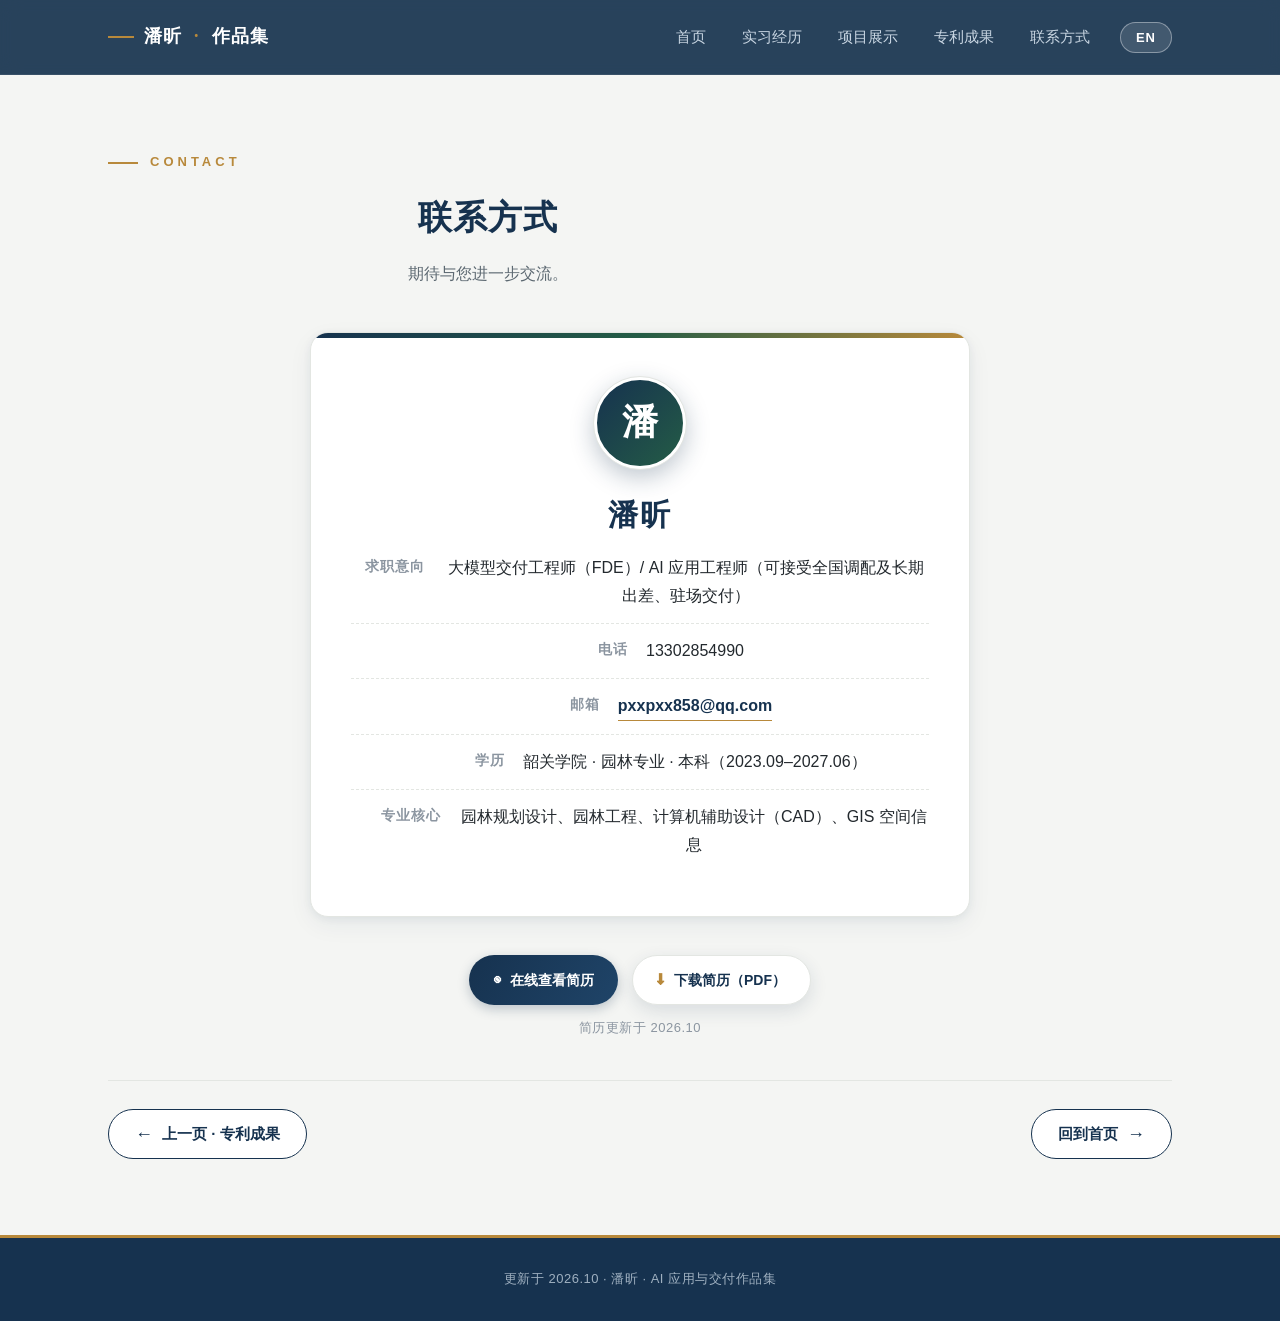
==== commit d829aab7: "Add files via upload" ====
--- a/contact.html
+++ b/contact.html
@@ -5,6 +5,7 @@
 <meta name="viewport" content="width=device-width, initial-scale=1.0">
 <title>联系方式 · 潘昕作品集</title>
 <link rel="stylesheet" href="style.css">
+<script src="lang.js" defer></script>
 </head>
 <body>
 
@@ -40,15 +41,19 @@
     <div class="line"><b>专业核心</b>园林规划设计、园林工程、计算机辅助设计（CAD）、GIS 空间信息</div>
   </div>
 
-  <div style="text-align:center;margin:22px auto 0;">
+  <div style="text-align:center;margin:22px auto 0;display:flex;gap:14px;justify-content:center;flex-wrap:wrap;">
+    <a class="dl-btn" href="resume.pdf" target="_blank" rel="noopener" style="background:linear-gradient(120deg,var(--blue),var(--blue-2));box-shadow:0 4px 12px rgba(22,50,79,.25);"><span class="ic">◉</span> 在线查看简历</a>
     <a class="dl-btn" href="resume.pdf" download style="background:#FFFFFF;color:#16324F;border:1px solid var(--line);box-shadow:0 6px 18px rgba(22,50,79,.12);"><span class="ic" style="color:var(--gold);">⬇</span> 下载简历（PDF）</a>
   </div>
+  <div class="resume-date">简历更新于 2026.10</div>
 
   <div class="back-home" style="display:flex;justify-content:space-between;align-items:center;gap:14px;flex-wrap:wrap;">
     <a href="patents.html"><span class="arw">←</span> 上一页 · 专利成果</a>
     <a href="index.html">回到首页 <span class="arw">→</span></a>
   </div>
 </section>
+
+<footer class="footer">更新于 2026.10 · 潘昕 · AI 应用与交付作品集</footer>
 
 <nav class="bottom-nav">
   <a href="index.html"><span class="bi">⌂</span>首页</a>
--- a/style.css
+++ b/style.css
@@ -507,3 +507,23 @@
 }
 .hero-btn:hover{transform:translateY(-2px);box-shadow:0 12px 30px rgba(0,0,0,.26);}
 .hero-btn .ic{color:var(--gold);}
+.hero-btn.ghost{background:rgba(255,255,255,.12);color:#fff;border:1px solid rgba(255,255,255,.45);box-shadow:none;}
+.hero-btn.ghost:hover{background:rgba(255,255,255,.22);box-shadow:none;}
+.hero-btn.ghost .ic{color:#E8C87E;}
+
+/* 简历更新日期 */
+.resume-date{text-align:center;color:var(--muted-2);font-size:13px;margin-top:12px;letter-spacing:.5px;}
+
+/* ============ 中英文切换按钮 ============ */
+.lang-switch{
+  margin-left:14px;flex-shrink:0;cursor:pointer;
+  font-family:var(--sans);font-size:13px;font-weight:700;letter-spacing:1px;line-height:1;
+  color:#fff;background:rgba(255,255,255,.12);
+  border:1px solid rgba(255,255,255,.38);
+  padding:8px 15px;border-radius:999px;
+  transition:background .25s,border-color .25s,color .25s;
+}
+.lang-switch:hover{background:rgba(255,255,255,.24);border-color:rgba(200,162,94,.75);color:#fff;}
+@media (min-width:881px){ .nav-links{margin-left:auto;} }
+.page-ind{margin-left:auto;}
+@media print{ .lang-switch{display:none !important;} }
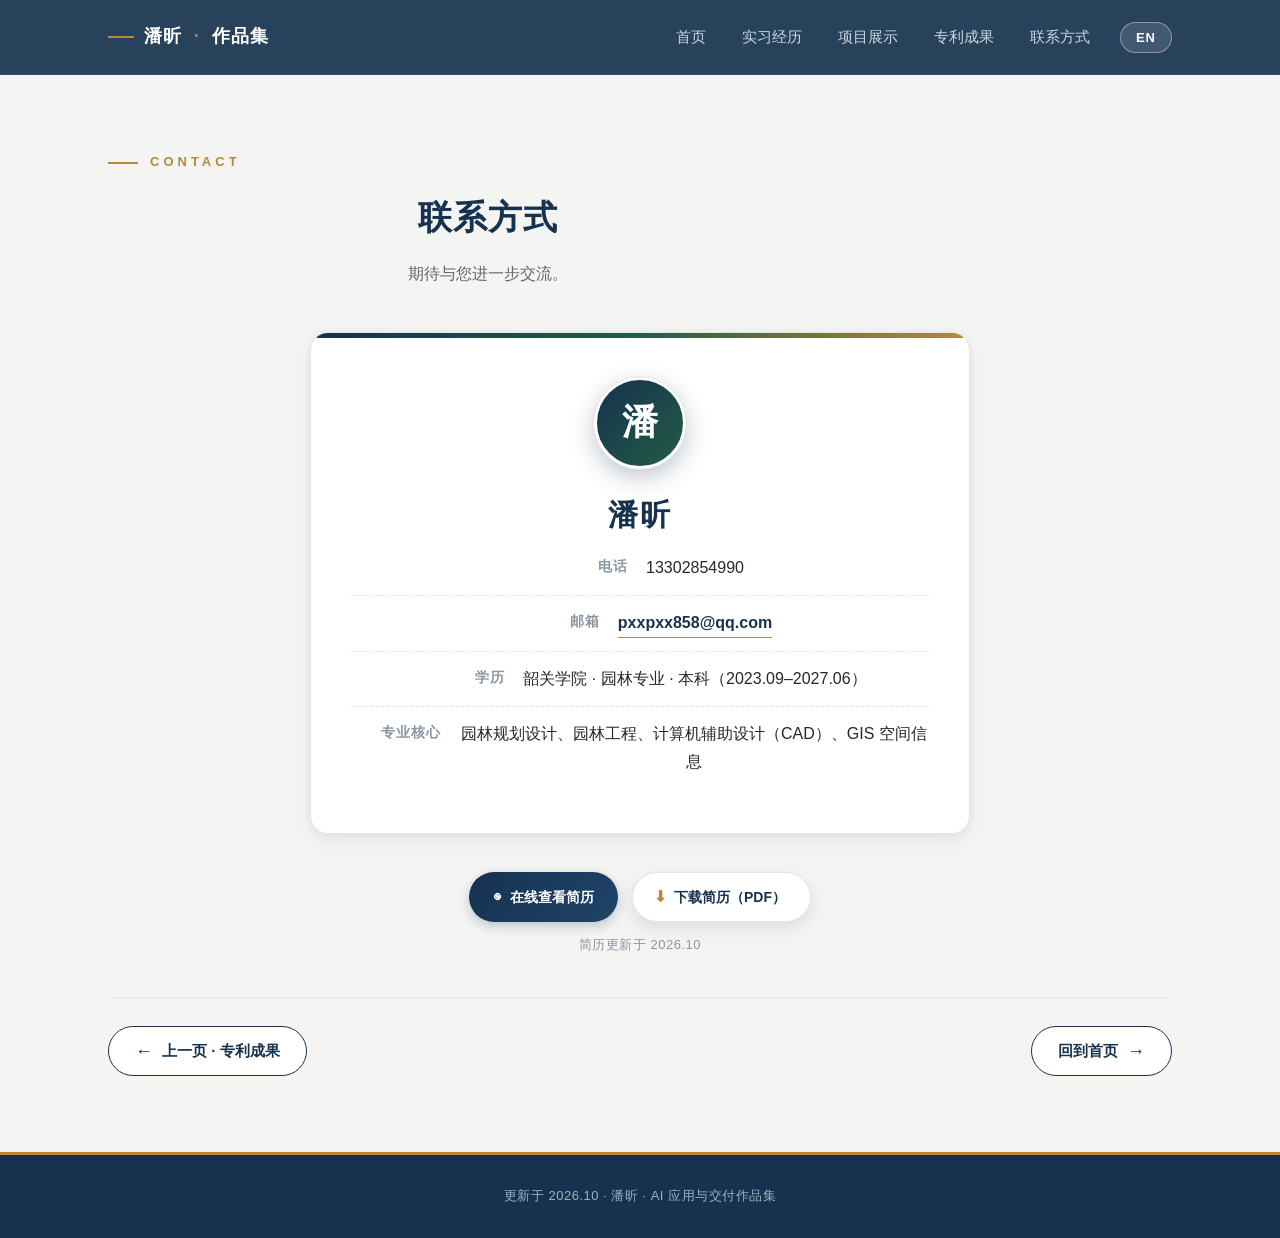
==== commit 77179ec0: "Add files via upload" ====
--- a/contact.html
+++ b/contact.html
@@ -34,7 +34,6 @@
     <div class="avatar">潘</div>
     <h2>潘昕</h2>
 
-    <div class="line"><b>求职意向</b>大模型交付工程师（FDE）/ AI 应用工程师（可接受全国调配及长期出差、驻场交付）</div>
     <div class="line"><b>电话</b>13302854990</div>
     <div class="line"><b>邮箱</b><a class="mail" href="mailto:pxxpxx858@qq.com">pxxpxx858@qq.com</a></div>
     <div class="line"><b>学历</b>韶关学院 · 园林专业 · 本科（2023.09–2027.06）</div>
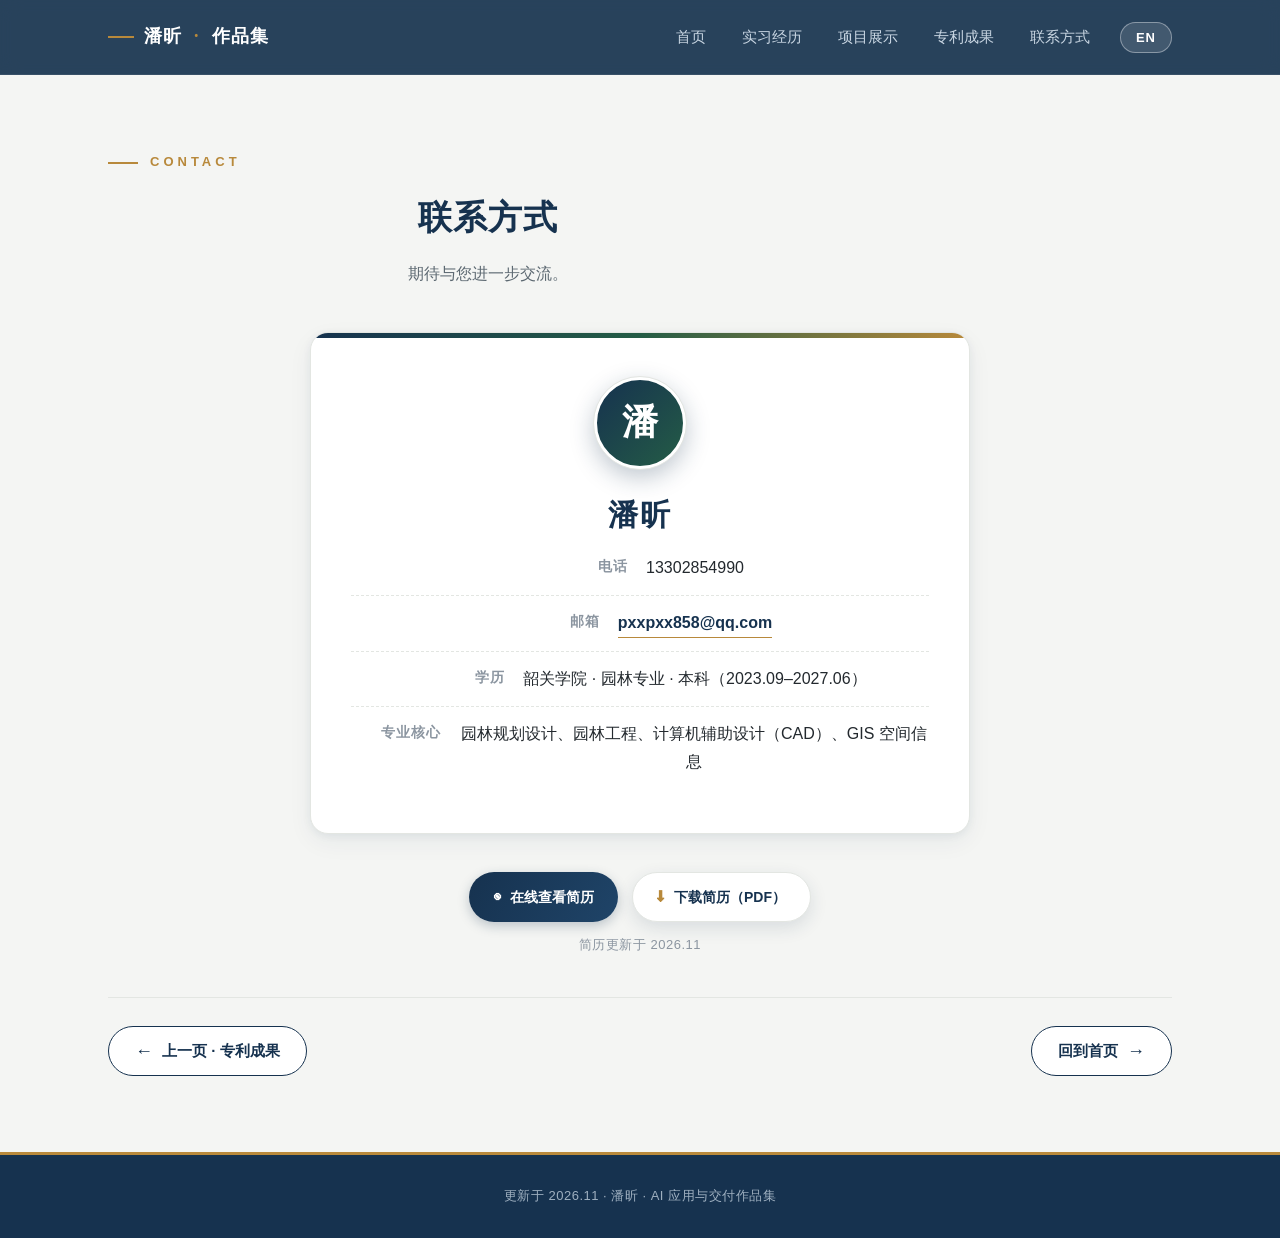
==== commit 2a92f18a: "Add files via upload" ====
--- a/contact.html
+++ b/contact.html
@@ -44,7 +44,7 @@
     <a class="dl-btn" href="resume.pdf" target="_blank" rel="noopener" style="background:linear-gradient(120deg,var(--blue),var(--blue-2));box-shadow:0 4px 12px rgba(22,50,79,.25);"><span class="ic">◉</span> 在线查看简历</a>
     <a class="dl-btn" href="resume.pdf" download style="background:#FFFFFF;color:#16324F;border:1px solid var(--line);box-shadow:0 6px 18px rgba(22,50,79,.12);"><span class="ic" style="color:var(--gold);">⬇</span> 下载简历（PDF）</a>
   </div>
-  <div class="resume-date">简历更新于 2026.10</div>
+  <div class="resume-date">简历更新于 2026.11</div>
 
   <div class="back-home" style="display:flex;justify-content:space-between;align-items:center;gap:14px;flex-wrap:wrap;">
     <a href="patents.html"><span class="arw">←</span> 上一页 · 专利成果</a>
@@ -52,7 +52,7 @@
   </div>
 </section>
 
-<footer class="footer">更新于 2026.10 · 潘昕 · AI 应用与交付作品集</footer>
+<footer class="footer">更新于 2026.11 · 潘昕 · AI 应用与交付作品集</footer>
 
 <nav class="bottom-nav">
   <a href="index.html"><span class="bi">⌂</span>首页</a>
